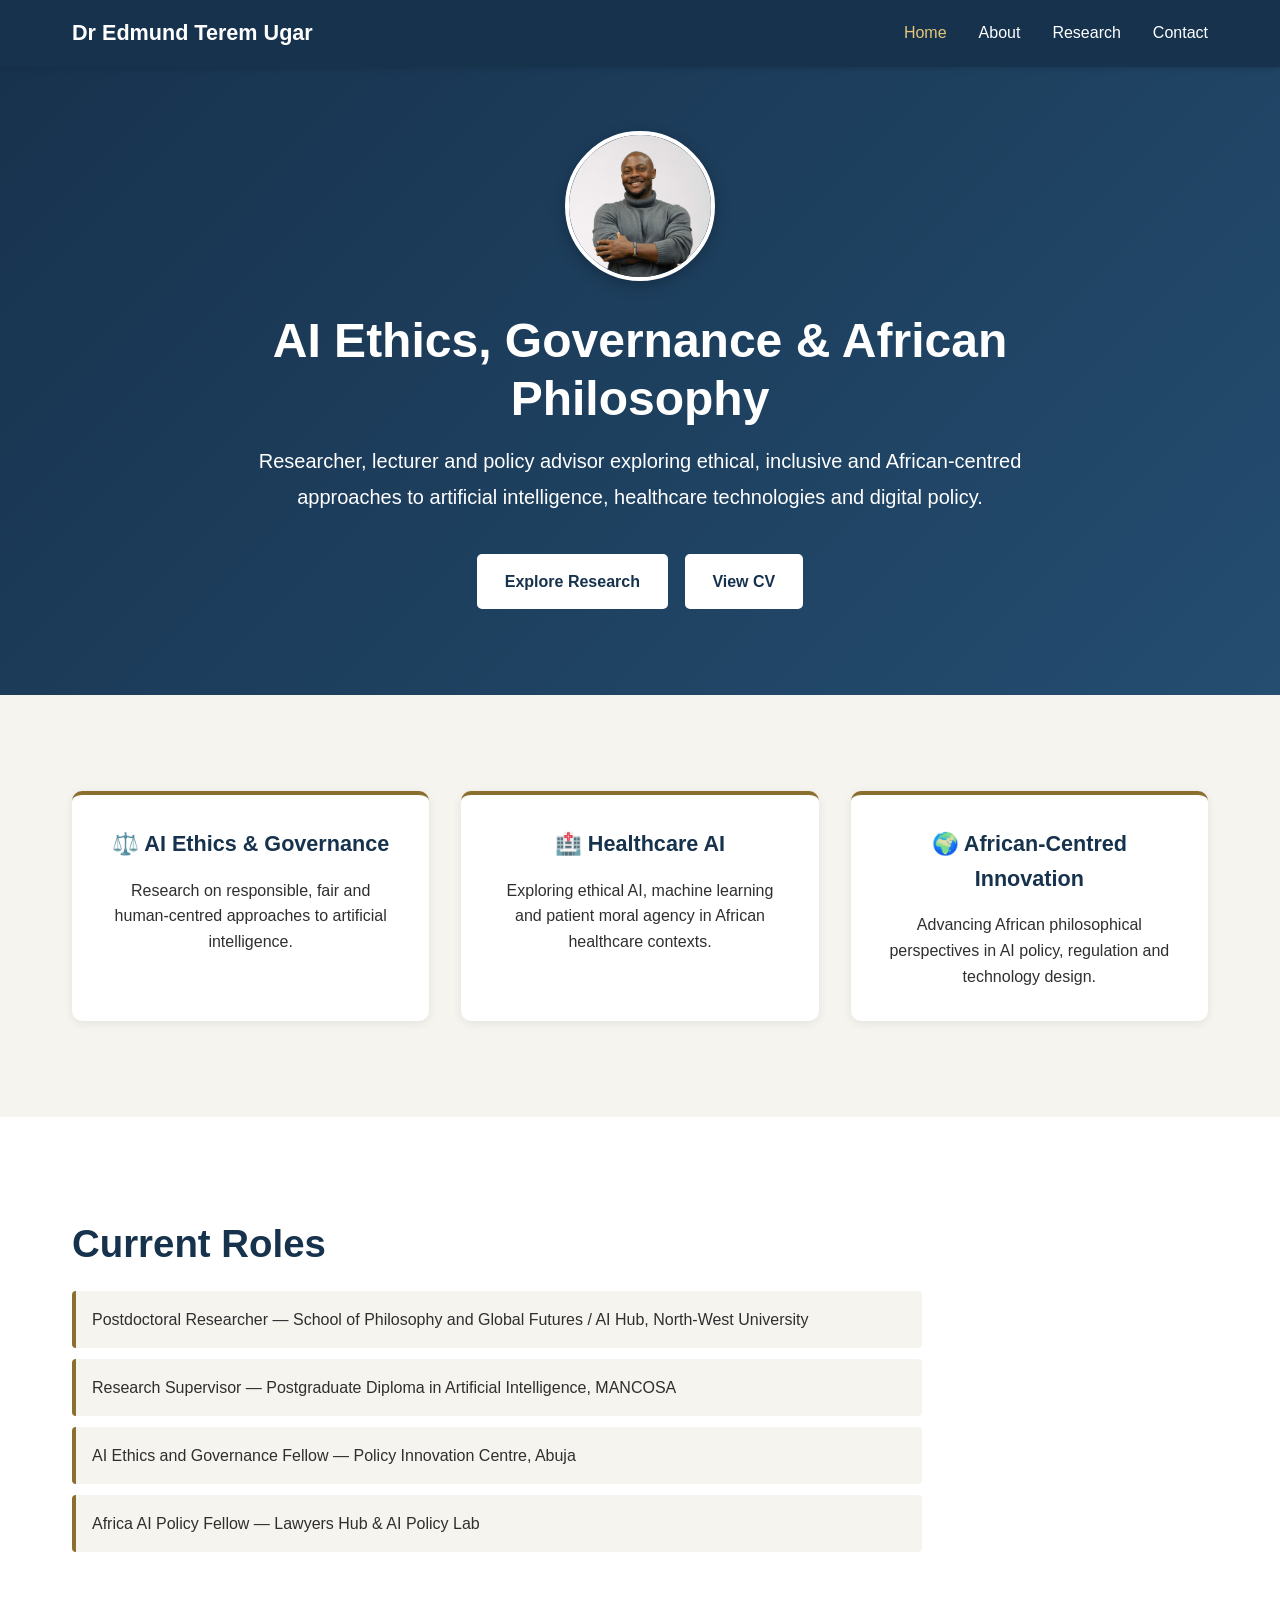
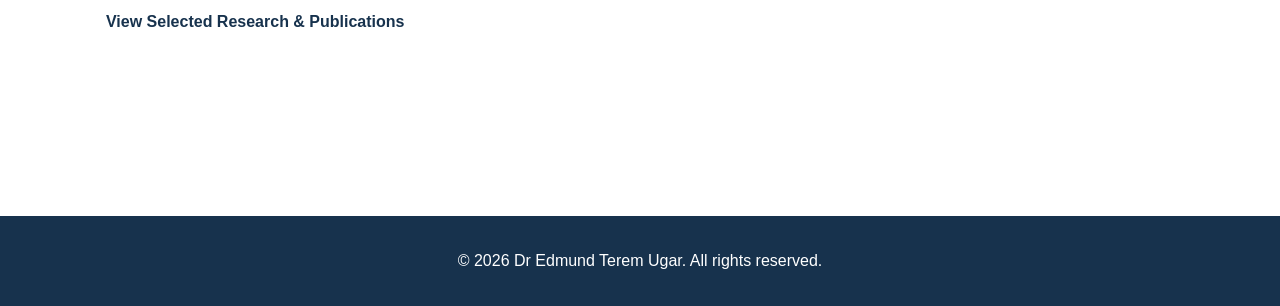
==== index.html @ ee8a0526 "Add files via upload" ====
<!DOCTYPE html>
<html lang="en">
<head>
    <meta charset="UTF-8">
    <meta name="viewport" content="width=device-width, initial-scale=1.0">
    <title>Dr Edmund Terem Ugar | AI Ethics & Governance</title>
    <link rel="stylesheet" href="styles.css">
</head>
<body>

    <nav class="navbar">
        <div class="nav-container">
            <h1 class="logo">Dr Edmund Terem Ugar</h1>

            <ul class="nav-menu">
                <li><a href="index.html" class="active">Home</a></li>
                <li><a href="about.html">About</a></li>
                <li><a href="portfolio.html">Research</a></li>
                <li><a href="contact.html">Contact</a></li>
            </ul>
        </div>
    </nav>

    <main>

        <section class="hero">
            <div class="hero-content">

                <img 
                    src="assets/edmund-photo.jpeg" 
                    alt="Dr Edmund Terem Ugar"
                    class="profile-photo"
                >

                <h2>AI Ethics, Governance & African Philosophy</h2>

                <p>
                    Researcher, lecturer and policy advisor exploring ethical, inclusive
                    and African-centred approaches to artificial intelligence,
                    healthcare technologies and digital policy.
                </p>

                <a href="about.html" class="btn">Explore Research</a>

                <a href="assets/cv.pdf" class="btn" target="_blank">
                    View CV
                </a>

            </div>
        </section>

        <section class="features">
            <div class="container">

                <div class="feature-box">
                    <h3>⚖️ AI Ethics & Governance</h3>
                    <p>
                        Research on responsible, fair and human-centred
                        approaches to artificial intelligence.
                    </p>
                </div>

                <div class="feature-box">
                    <h3>🏥 Healthcare AI</h3>
                    <p>
                        Exploring ethical AI, machine learning and patient moral agency
                        in African healthcare contexts.
                    </p>
                </div>

                <div class="feature-box">
                    <h3>🌍 African-Centred Innovation</h3>
                    <p>
                        Advancing African philosophical perspectives in AI policy,
                        regulation and technology design.
                    </p>
                </div>

            </div>
        </section>

        <section class="content-section">
            <div class="container">

                <h2>Current Roles</h2>

                <div class="about-content">
                    <div class="about-text">
                        <ul class="skills-list">
                            <li>
                                Postdoctoral Researcher — School of Philosophy and Global Futures /
                                AI Hub, North-West University
                            </li>
                            <li>
                                Research Supervisor — Postgraduate Diploma in Artificial Intelligence,
                                MANCOSA
                            </li>
                            <li>
                                AI Ethics and Governance Fellow — Policy Innovation Centre, Abuja
                            </li>
                            <li>
                                Africa AI Policy Fellow — Lawyers Hub & AI Policy Lab
                            </li>
                        </ul>
                    </div>
                </div>

                <br>

                <a href="portfolio.html" class="btn">
                    View Selected Research & Publications
                </a>

            </div>
        </section>

    </main>

    <footer>
        <p>&copy; 2026 Dr Edmund Terem Ugar. All rights reserved.</p>
    </footer>

</body>
</html>
---- styles.css ----
/* ===========================
   BASIC RESET & VARIABLES
   =========================== */

* {
    margin: 0;
    padding: 0;
    box-sizing: border-box;
}

:root {
    --primary-color: #8b6f2e;
    --secondary-color: #17324d;
    --text-color: #2f2f2f;
    --light-bg: #f6f4ef;
    --white: #ffffff;
    --border-color: #d8d2c4;
    --hover-color: #6f571f;
}

body {
    font-family: Arial, sans-serif;
    line-height: 1.6;
    color: var(--text-color);
    background-color: var(--white);
}

/* ===========================
   NAVIGATION BAR
   =========================== */

.navbar {
    background-color: var(--secondary-color);
    color: var(--white);
    padding: 1rem 0;
    position: sticky;
    top: 0;
    z-index: 100;
    box-shadow: 0 2px 5px rgba(0, 0, 0, 0.12);
}

.nav-container {
    max-width: 1200px;
    margin: 0 auto;
    padding: 0 2rem;
    display: flex;
    justify-content: space-between;
    align-items: center;
}

.logo {
    font-size: 1.35rem;
    font-weight: bold;
}

.nav-menu {
    display: flex;
    list-style: none;
    gap: 2rem;
}

.nav-menu a {
    color: var(--white);
    text-decoration: none;
    transition: color 0.3s;
    font-weight: 500;
}

.nav-menu a:hover,
.nav-menu a.active {
    color: #e5c87a;
}

/* ===========================
   MAIN CONTENT
   =========================== */

main {
    min-height: calc(100vh - 200px);
}

.container {
    max-width: 1200px;
    margin: 0 auto;
    padding: 2rem;
}

/* ===========================
   HERO SECTION
   =========================== */

.hero {
    background: linear-gradient(135deg, var(--secondary-color), #244d70);
    color: var(--white);
    padding: 4rem 2rem 5rem;
    text-align: center;
}

.hero-content {
    max-width: 850px;
    margin: 0 auto;
}

.hero-content h2 {
    font-size: 3rem;
    margin-bottom: 1rem;
    line-height: 1.2;
}

.hero-content p {
    font-size: 1.25rem;
    margin-bottom: 2rem;
    line-height: 1.8;
}

/* ===========================
   PROFILE PHOTO
   =========================== */

.profile-photo {
    width: 150px;
    height: 150px;
    object-fit: cover;
    border-radius: 50%;
    border: 4px solid #ffffff;
    margin-bottom: 1.5rem;
    box-shadow: 0 4px 15px rgba(0, 0, 0, 0.25);
}

/* ===========================
   BUTTONS
   =========================== */

.btn {
    display: inline-block;
    background-color: var(--white);
    color: var(--secondary-color);
    padding: 0.8rem 1.6rem;
    text-decoration: none;
    border-radius: 5px;
    font-weight: bold;
    transition: all 0.3s;
    border: 2px solid var(--white);
    margin: 0.4rem;
}

.btn:hover {
    background-color: transparent;
    color: var(--white);
}

.btn-small {
    display: inline-block;
    background-color: var(--primary-color);
    color: var(--white);
    padding: 0.55rem 1.2rem;
    text-decoration: none;
    border-radius: 5px;
    transition: background-color 0.3s;
    font-size: 0.9rem;
}

.btn-small:hover {
    background-color: var(--hover-color);
}

/* ===========================
   FEATURES / RESEARCH FOCUS
   =========================== */

.features {
    background-color: var(--light-bg);
    padding: 4rem 2rem;
}

.features .container {
    display: grid;
    grid-template-columns: repeat(auto-fit, minmax(250px, 1fr));
    gap: 2rem;
}

.feature-box {
    background-color: var(--white);
    padding: 2rem;
    border-radius: 10px;
    text-align: center;
    box-shadow: 0 2px 10px rgba(0, 0, 0, 0.08);
    transition: transform 0.3s;
    border-top: 4px solid var(--primary-color);
}

.feature-box:hover {
    transform: translateY(-5px);
}

.feature-box h3 {
    font-size: 1.35rem;
    margin-bottom: 1rem;
    color: var(--secondary-color);
}

/* ===========================
   CONTENT SECTIONS
   =========================== */

.content-section {
    padding: 4rem 2rem;
}

.content-section h2 {
    font-size: 2.4rem;
    color: var(--secondary-color);
    margin-bottom: 1rem;
}

.subtitle {
    font-size: 1.15rem;
    color: #666;
    margin-bottom: 2.5rem;
}

/* ===========================
   ABOUT PAGE
   =========================== */

.about-content {
    max-width: 850px;
}

.about-text h3 {
    color: var(--secondary-color);
    margin-top: 2rem;
    margin-bottom: 1rem;
    font-size: 1.35rem;
}

.about-text p {
    margin-bottom: 1rem;
    font-size: 1.05rem;
    line-height: 1.8;
}

.skills-list {
    list-style: none;
    padding: 0;
}

.skills-list li {
    background-color: var(--light-bg);
    padding: 1rem;
    margin-bottom: 0.65rem;
    border-left: 4px solid var(--primary-color);
    border-radius: 4px;
}

/* ===========================
   RESEARCH / PUBLICATIONS PAGE
   =========================== */

.portfolio-grid {
    display: grid;
    grid-template-columns: repeat(auto-fit, minmax(280px, 1fr));
    gap: 2rem;
    margin-top: 2rem;
}

.portfolio-item {
    background-color: var(--white);
    border-radius: 10px;
    overflow: hidden;
    box-shadow: 0 2px 10px rgba(0, 0, 0, 0.1);
    transition: transform 0.3s, box-shadow 0.3s;
}

.portfolio-item:hover {
    transform: translateY(-5px);
    box-shadow: 0 5px 20px rgba(0, 0, 0, 0.15);
}

.portfolio-image {
    width: 100%;
    height: 145px;
    background: linear-gradient(135deg, var(--secondary-color), #244d70);
    display: flex;
    align-items: center;
    justify-content: center;
}

.placeholder-image {
    font-size: 1.5rem;
    color: var(--white);
    font-weight: bold;
    letter-spacing: 0.08em;
}

.portfolio-item h3 {
    padding: 1rem 1rem 0.5rem;
    color: var(--secondary-color);
    line-height: 1.35;
}

.portfolio-item p {
    padding: 0 1rem 1rem;
    color: #555;
}

.portfolio-item .btn-small {
    margin: 0 1rem 1.2rem;
}

/* ===========================
   CONTACT PAGE
   =========================== */

.contact-container {
    display: grid;
    grid-template-columns: repeat(auto-fit, minmax(300px, 1fr));
    gap: 3rem;
    margin-top: 2rem;
}

.contact-info {
    background-color: var(--light-bg);
    padding: 2rem;
    border-radius: 10px;
    border-left: 4px solid var(--primary-color);
}

.contact-info h3 {
    color: var(--secondary-color);
    margin-bottom: 1.5rem;
}

.info-item {
    margin-bottom: 1.5rem;
}

.info-item strong {
    display: block;
    color: var(--secondary-color);
    margin-bottom: 0.3rem;
}

.info-item a {
    color: var(--primary-color);
    text-decoration: none;
    font-weight: 500;
}

.info-item a:hover {
    text-decoration: underline;
}

/* ===========================
   FOOTER
   =========================== */

footer {
    background-color: var(--secondary-color);
    color: var(--white);
    text-align: center;
    padding: 2rem;
    margin-top: 4rem;
}

/* ===========================
   RESPONSIVE DESIGN
   =========================== */

@media (max-width: 768px) {
    .nav-container {
        flex-direction: column;
        gap: 1rem;
        padding: 0 1rem;
    }

    .nav-menu {
        gap: 1rem;
        flex-wrap: wrap;
        justify-content: center;
    }

    .hero {
        padding: 3.5rem 1.5rem 4rem;
    }

    .hero-content h2 {
        font-size: 2rem;
    }

    .hero-content p {
        font-size: 1.05rem;
    }

    .profile-photo {
        width: 125px;
        height: 125px;
    }

    .content-section {
        padding: 3rem 1rem;
    }

    .content-section h2 {
        font-size: 2rem;
    }

    .container {
        padding: 1.5rem;
    }
}
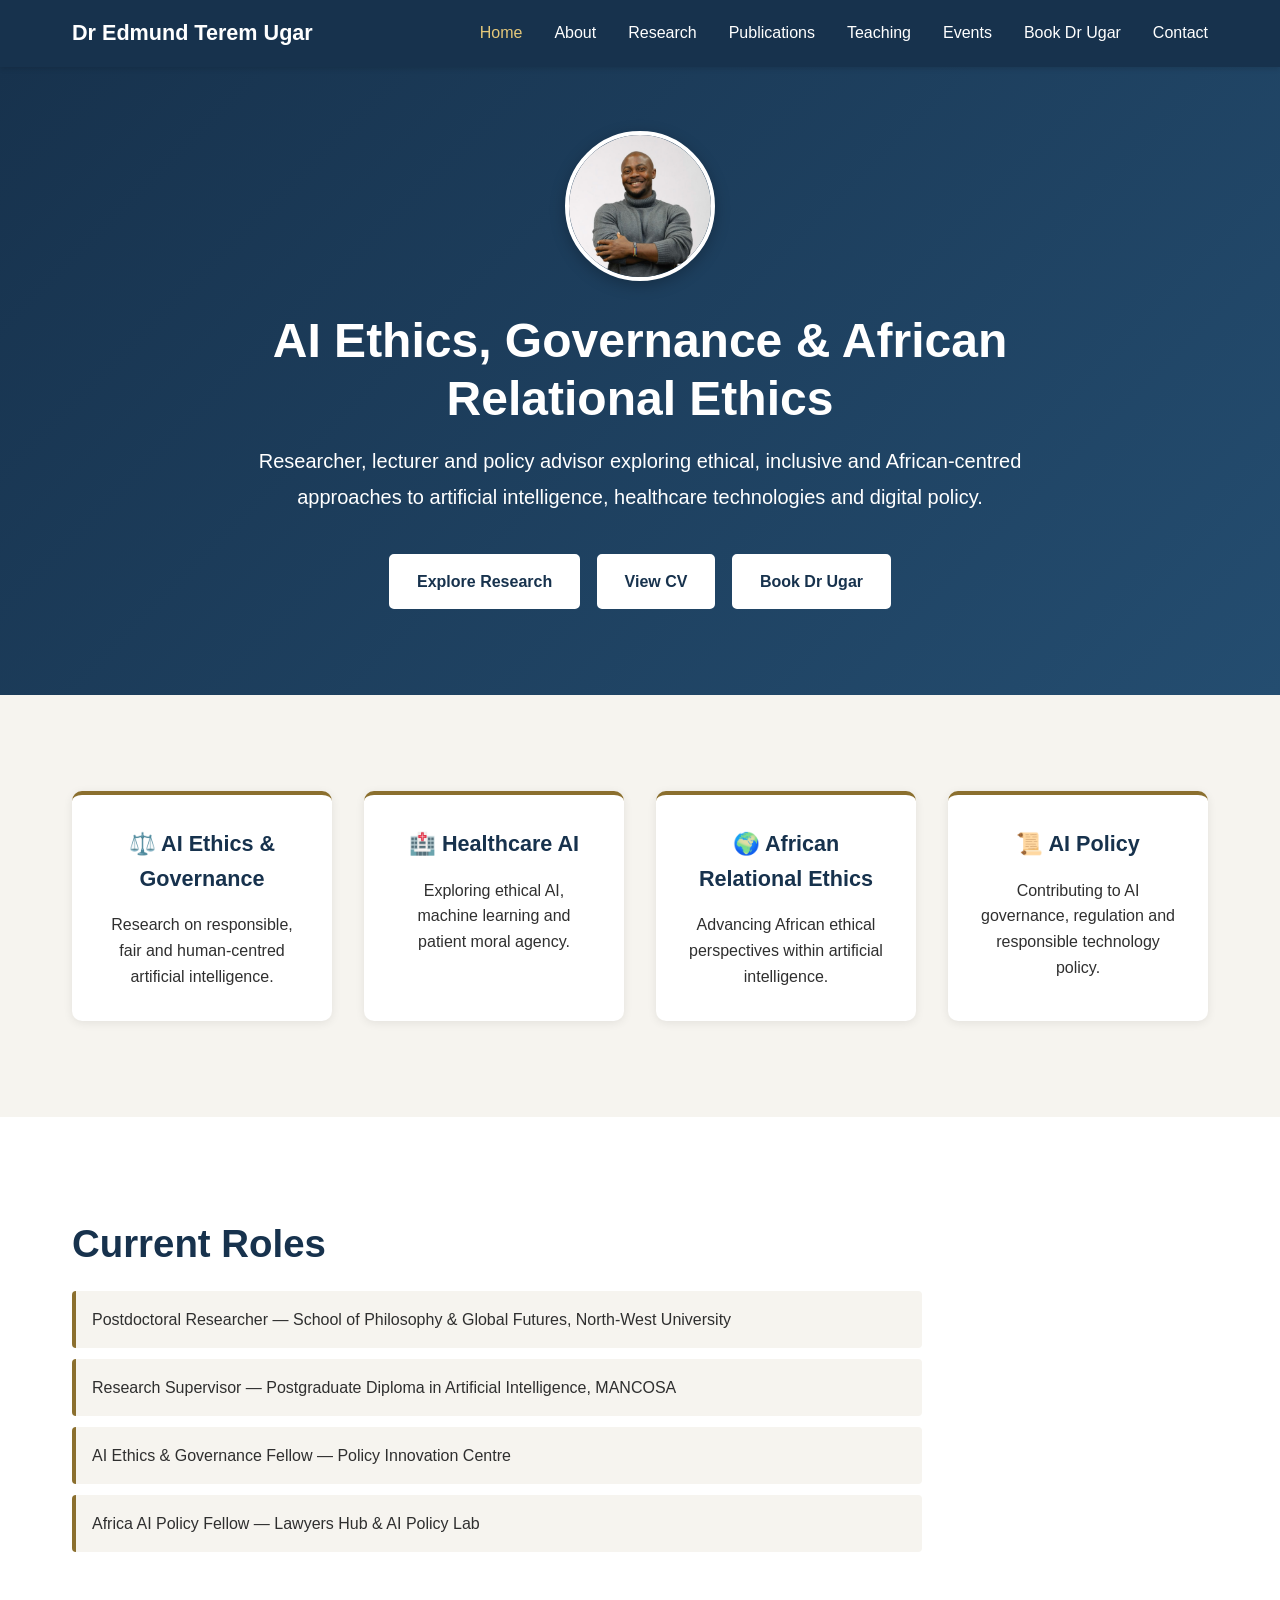
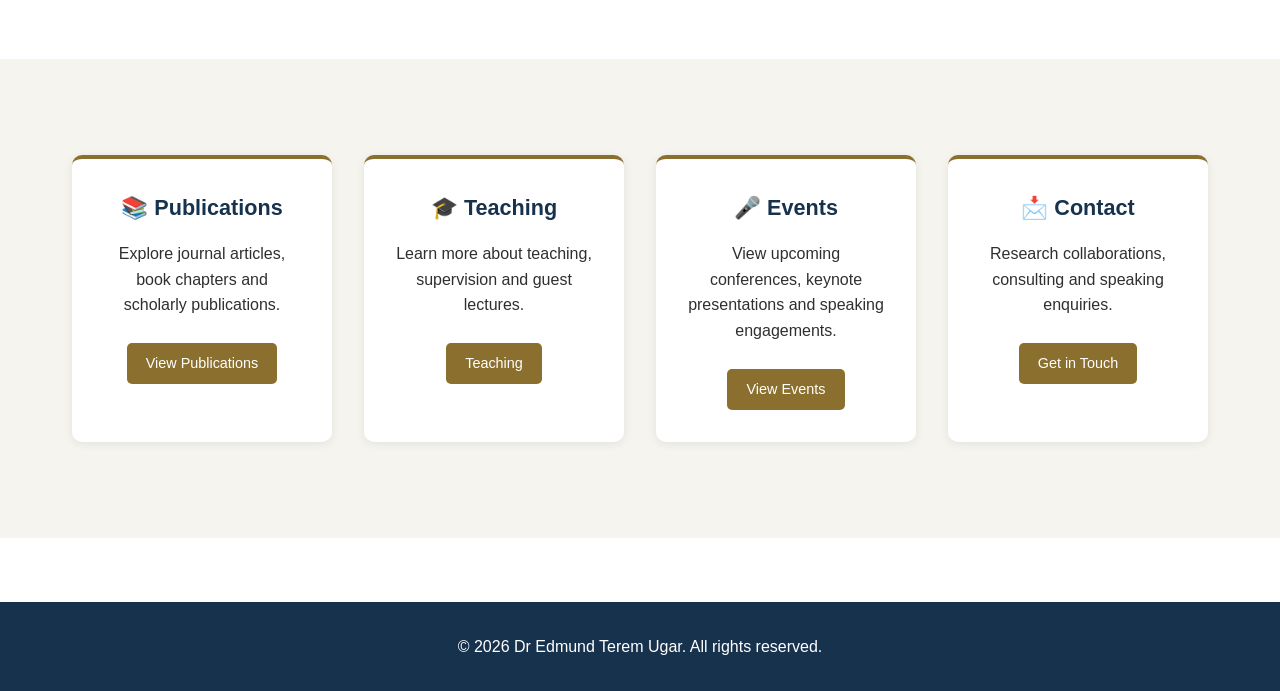
==== commit 545c7e8b: "Update index.html" ====
--- a/index.html
+++ b/index.html
@@ -6,119 +6,289 @@
     <title>Dr Edmund Terem Ugar | AI Ethics & Governance</title>
     <link rel="stylesheet" href="styles.css">
 </head>
+
 <body>
 
+    <!-- Navigation -->
+
     <nav class="navbar">
+
         <div class="nav-container">
+
             <h1 class="logo">Dr Edmund Terem Ugar</h1>
 
             <ul class="nav-menu">
                 <li><a href="index.html" class="active">Home</a></li>
                 <li><a href="about.html">About</a></li>
-                <li><a href="portfolio.html">Research</a></li>
+                <li><a href="research.html">Research</a></li>
+                <li><a href="publications.html">Publications</a></li>
+                <li><a href="teaching.html">Teaching</a></li>
+                <li><a href="events.html">Events</a></li>
+                <li><a href="booking.html">Book Dr Ugar</a></li>
                 <li><a href="contact.html">Contact</a></li>
             </ul>
+
         </div>
+
     </nav>
 
     <main>
 
+        <!-- Hero -->
+
         <section class="hero">
+
             <div class="hero-content">
 
-                <img 
-                    src="assets/edmund-photo.jpeg" 
+                <img
+                    src="assets/edmund-photo.jpeg"
                     alt="Dr Edmund Terem Ugar"
-                    class="profile-photo"
-                >
-
-                <h2>AI Ethics, Governance & African Philosophy</h2>
+                    class="profile-photo">
+
+                <h2>AI Ethics, Governance & African Relational Ethics</h2>
 
                 <p>
-                    Researcher, lecturer and policy advisor exploring ethical, inclusive
-                    and African-centred approaches to artificial intelligence,
-                    healthcare technologies and digital policy.
+                    Researcher, lecturer and policy advisor exploring ethical,
+                    inclusive and African-centred approaches to artificial
+                    intelligence, healthcare technologies and digital policy.
                 </p>
 
-                <a href="about.html" class="btn">Explore Research</a>
-
-                <a href="assets/cv.pdf" class="btn" target="_blank">
+                <a href="research.html" class="btn">
+                    Explore Research
+                </a>
+
+                <a href="assets/cv.pdf"
+                   class="btn"
+                   target="_blank">
+
                     View CV
+
                 </a>
 
-            </div>
-        </section>
+                <a href="booking.html"
+                   class="btn">
+
+                    Book Dr Ugar
+
+                </a>
+
+            </div>
+
+        </section>
+
+        <!-- Research Areas -->
 
         <section class="features">
+
             <div class="container">
 
                 <div class="feature-box">
+
                     <h3>⚖️ AI Ethics & Governance</h3>
-                    <p>
-                        Research on responsible, fair and human-centred
-                        approaches to artificial intelligence.
-                    </p>
-                </div>
-
-                <div class="feature-box">
+
+                    <p>
+                        Research on responsible,
+                        fair and human-centred
+                        artificial intelligence.
+                    </p>
+
+                </div>
+
+                <div class="feature-box">
+
                     <h3>🏥 Healthcare AI</h3>
-                    <p>
-                        Exploring ethical AI, machine learning and patient moral agency
-                        in African healthcare contexts.
-                    </p>
-                </div>
-
-                <div class="feature-box">
-                    <h3>🌍 African-Centred Innovation</h3>
-                    <p>
-                        Advancing African philosophical perspectives in AI policy,
-                        regulation and technology design.
-                    </p>
-                </div>
-
-            </div>
-        </section>
+
+                    <p>
+                        Exploring ethical AI,
+                        machine learning and
+                        patient moral agency.
+                    </p>
+
+                </div>
+
+                <div class="feature-box">
+
+                    <h3>🌍 African Relational Ethics</h3>
+
+                    <p>
+                        Advancing African ethical
+                        perspectives within
+                        artificial intelligence.
+                    </p>
+
+                </div>
+
+                <div class="feature-box">
+
+                    <h3>📜 AI Policy</h3>
+
+                    <p>
+                        Contributing to AI governance,
+                        regulation and responsible
+                        technology policy.
+                    </p>
+
+                </div>
+
+            </div>
+
+        </section>
+
+        <!-- Current Roles -->
 
         <section class="content-section">
+
             <div class="container">
 
                 <h2>Current Roles</h2>
 
                 <div class="about-content">
+
                     <div class="about-text">
+
                         <ul class="skills-list">
-                            <li>
-                                Postdoctoral Researcher — School of Philosophy and Global Futures /
-                                AI Hub, North-West University
-                            </li>
-                            <li>
-                                Research Supervisor — Postgraduate Diploma in Artificial Intelligence,
+
+                            <li>
+                                Postdoctoral Researcher —
+                                School of Philosophy &
+                                Global Futures,
+                                North-West University
+                            </li>
+
+                            <li>
+                                Research Supervisor —
+                                Postgraduate Diploma in
+                                Artificial Intelligence,
                                 MANCOSA
                             </li>
-                            <li>
-                                AI Ethics and Governance Fellow — Policy Innovation Centre, Abuja
-                            </li>
-                            <li>
-                                Africa AI Policy Fellow — Lawyers Hub & AI Policy Lab
-                            </li>
+
+                            <li>
+                                AI Ethics &
+                                Governance Fellow —
+                                Policy Innovation Centre
+                            </li>
+
+                            <li>
+                                Africa AI Policy Fellow —
+                                Lawyers Hub &
+                                AI Policy Lab
+                            </li>
+
                         </ul>
+
                     </div>
-                </div>
-
-                <br>
-
-                <a href="portfolio.html" class="btn">
-                    View Selected Research & Publications
-                </a>
-
-            </div>
+
+                </div>
+
+            </div>
+
+        </section>
+
+        <!-- Quick Links -->
+
+        <section class="features">
+
+            <div class="container">
+
+                <div class="feature-box">
+
+                    <h3>📚 Publications</h3>
+
+                    <p>
+                        Explore journal articles,
+                        book chapters and scholarly
+                        publications.
+                    </p>
+
+                    <br>
+
+                    <a href="publications.html"
+                       class="btn-small">
+
+                        View Publications
+
+                    </a>
+
+                </div>
+
+                <div class="feature-box">
+
+                    <h3>🎓 Teaching</h3>
+
+                    <p>
+                        Learn more about teaching,
+                        supervision and guest lectures.
+                    </p>
+
+                    <br>
+
+                    <a href="teaching.html"
+                       class="btn-small">
+
+                        Teaching
+
+                    </a>
+
+                </div>
+
+                <div class="feature-box">
+
+                    <h3>🎤 Events</h3>
+
+                    <p>
+                        View upcoming conferences,
+                        keynote presentations
+                        and speaking engagements.
+                    </p>
+
+                    <br>
+
+                    <a href="events.html"
+                       class="btn-small">
+
+                        View Events
+
+                    </a>
+
+                </div>
+
+                <div class="feature-box">
+
+                    <h3>📩 Contact</h3>
+
+                    <p>
+                        Research collaborations,
+                        consulting and speaking
+                        enquiries.
+                    </p>
+
+                    <br>
+
+                    <a href="contact.html"
+                       class="btn-small">
+
+                        Get in Touch
+
+                    </a>
+
+                </div>
+
+            </div>
+
         </section>
 
     </main>
 
+    <!-- Footer -->
+
     <footer>
-        <p>&copy; 2026 Dr Edmund Terem Ugar. All rights reserved.</p>
+
+        <p>
+            &copy; 2026 Dr Edmund Terem Ugar.
+            All rights reserved.
+        </p>
+
     </footer>
 
 </body>
-</html>+</html>
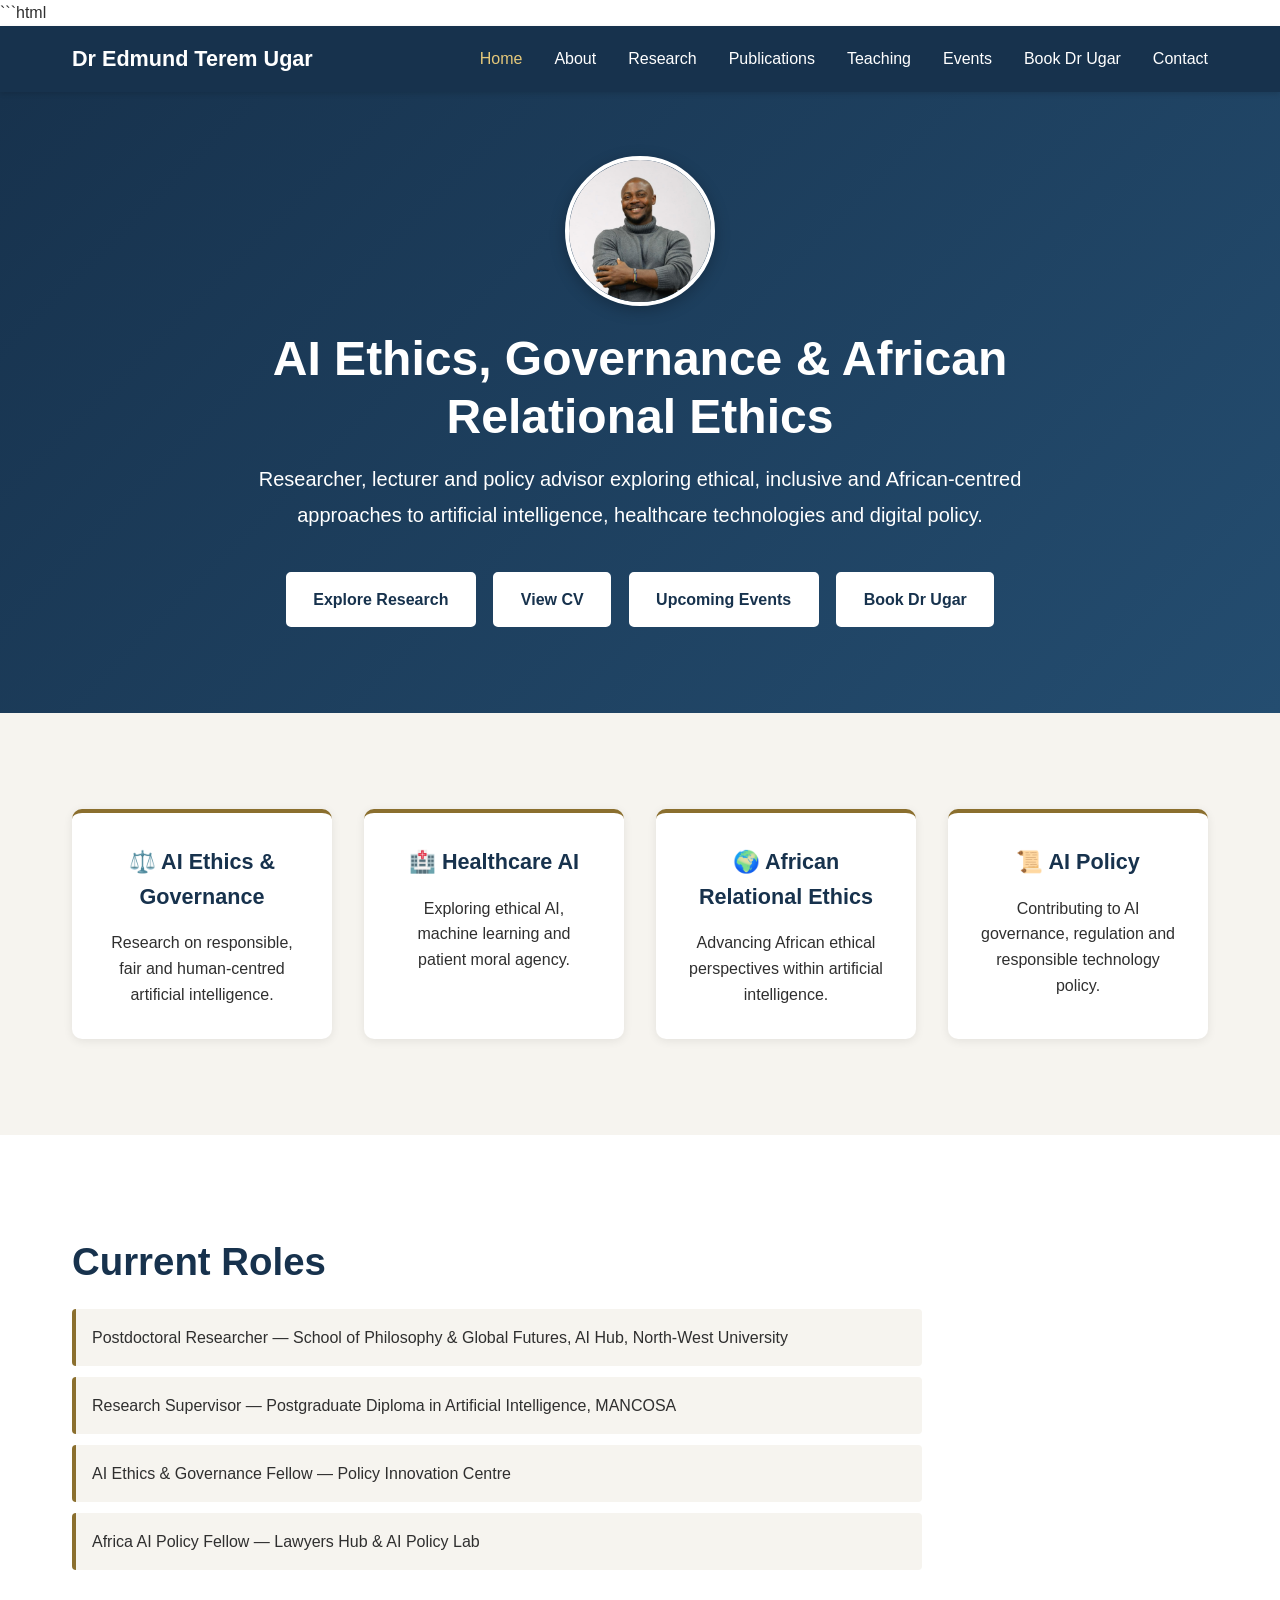
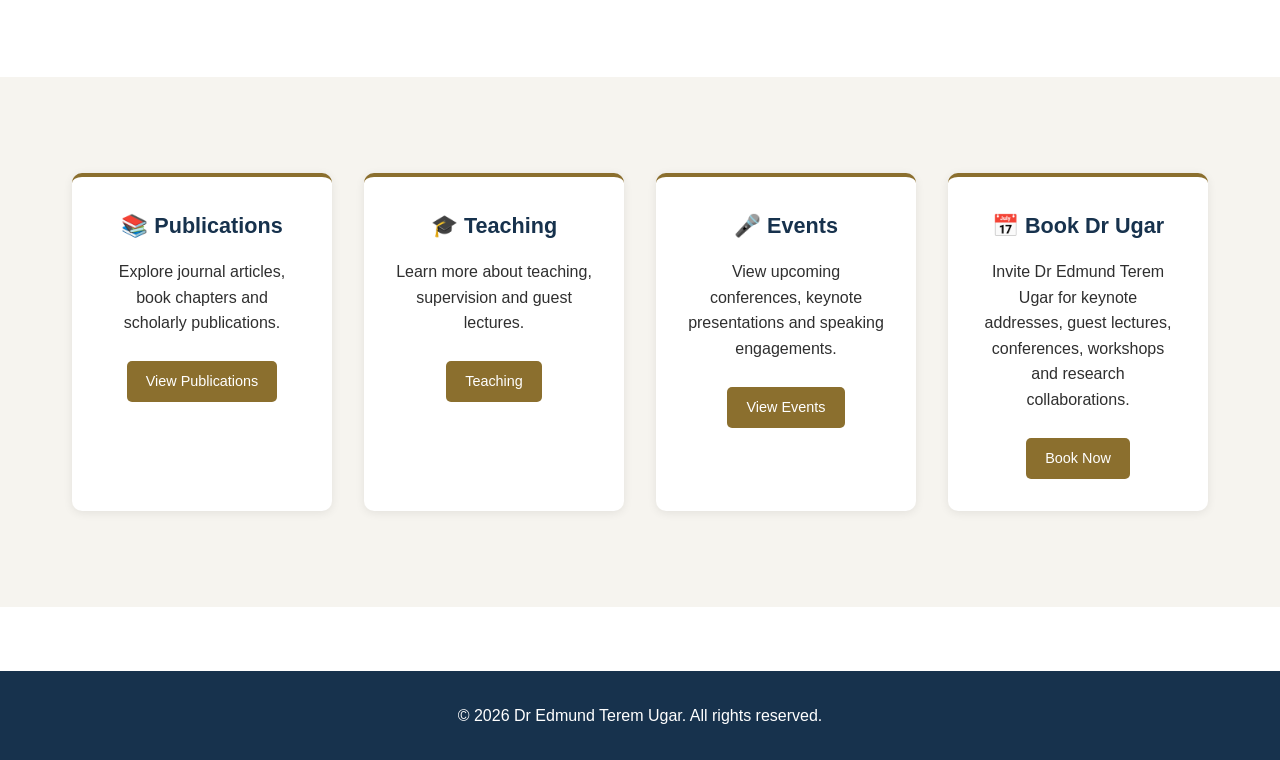
==== commit 7511730c: "Update index.html" ====
--- a/index.html
+++ b/index.html
@@ -1,3 +1,4 @@
+```html
 <!DOCTYPE html>
 <html lang="en">
 <head>
@@ -65,6 +66,13 @@
 
                 </a>
 
+                <a href="events.html"
+                   class="btn">
+
+                    Upcoming Events
+
+                </a>
+
                 <a href="booking.html"
                    class="btn">
 
@@ -152,7 +160,7 @@
                                 Postdoctoral Researcher —
                                 School of Philosophy &
                                 Global Futures,
-                                North-West University
+                                AI Hub, North-West University
                             </li>
 
                             <li>
@@ -254,20 +262,21 @@
 
                 <div class="feature-box">
 
-                    <h3>📩 Contact</h3>
-
-                    <p>
-                        Research collaborations,
-                        consulting and speaking
-                        enquiries.
+                    <h3>📅 Book Dr Ugar</h3>
+
+                    <p>
+                        Invite Dr Edmund Terem Ugar
+                        for keynote addresses,
+                        guest lectures, conferences,
+                        workshops and research collaborations.
                     </p>
 
                     <br>
 
-                    <a href="contact.html"
+                    <a href="booking.html"
                        class="btn-small">
 
-                        Get in Touch
+                        Book Now
 
                     </a>
 
@@ -292,3 +301,4 @@
 
 </body>
 </html>
+
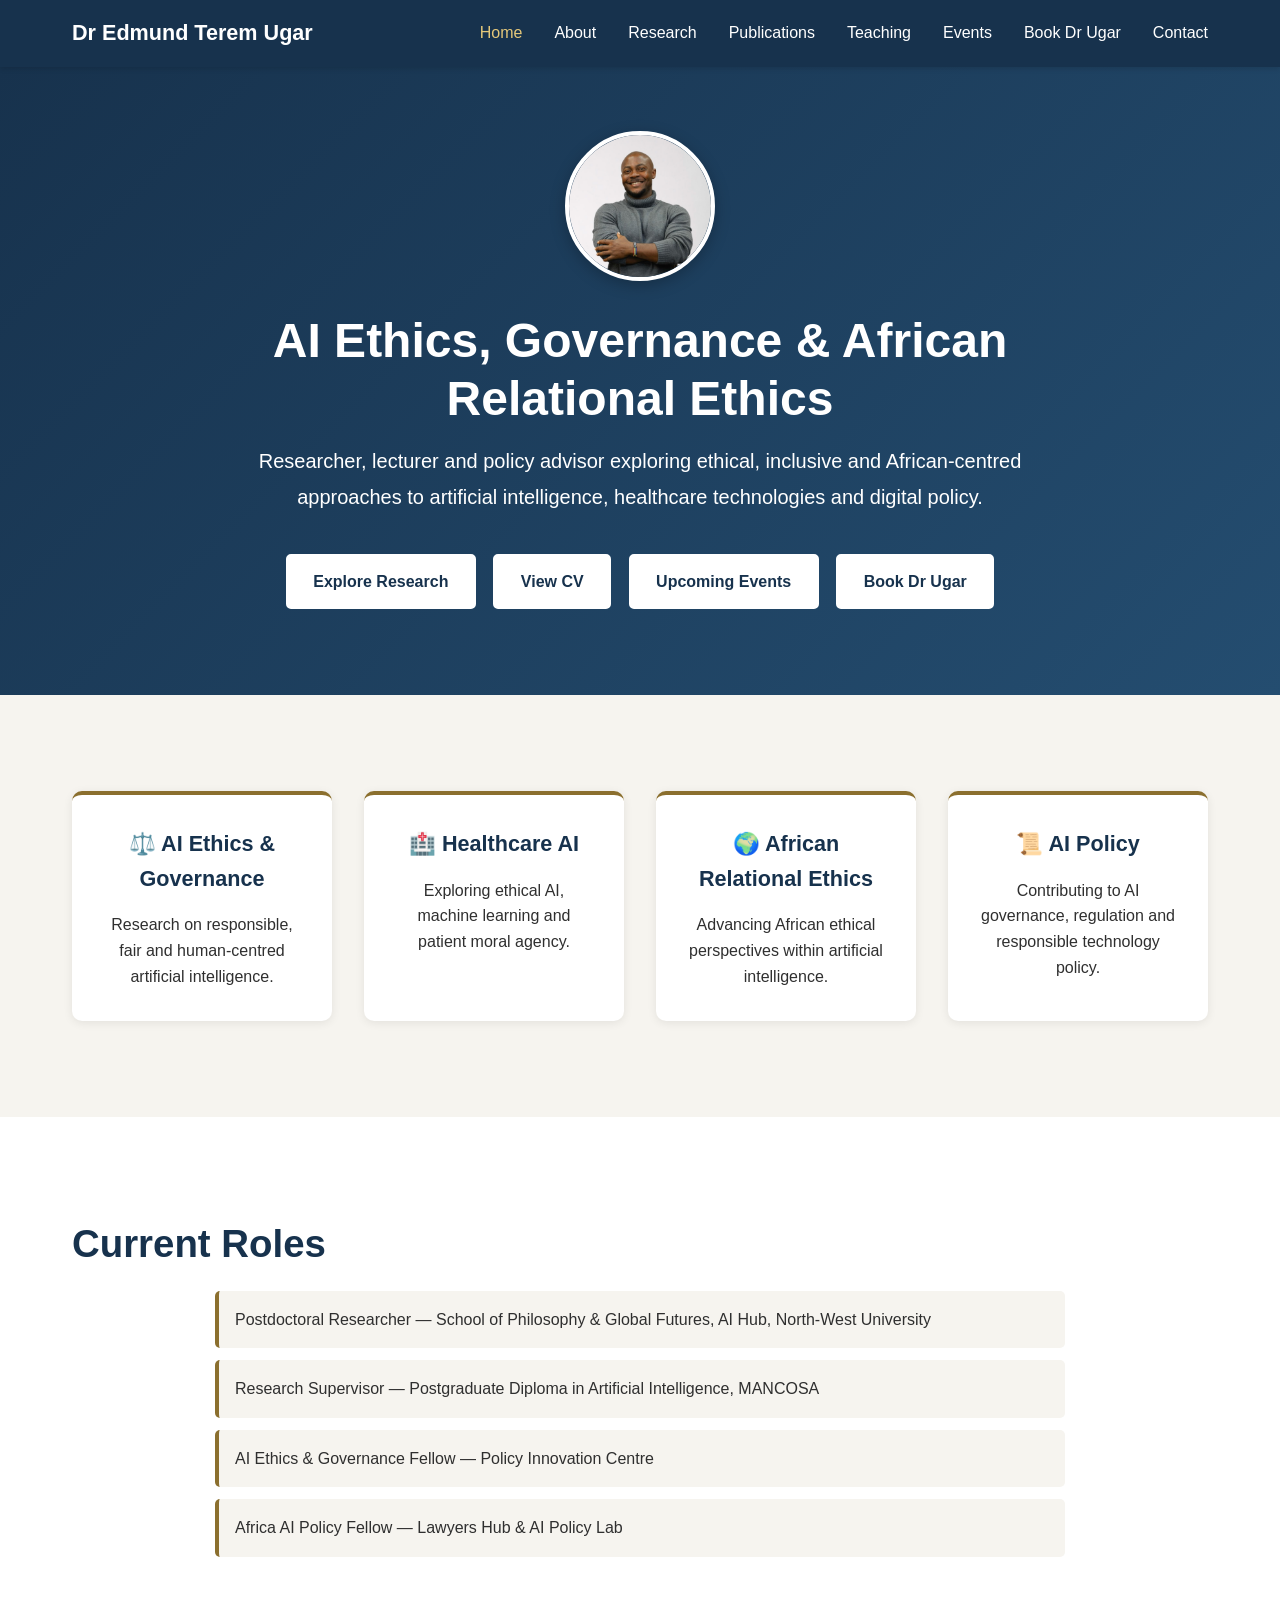
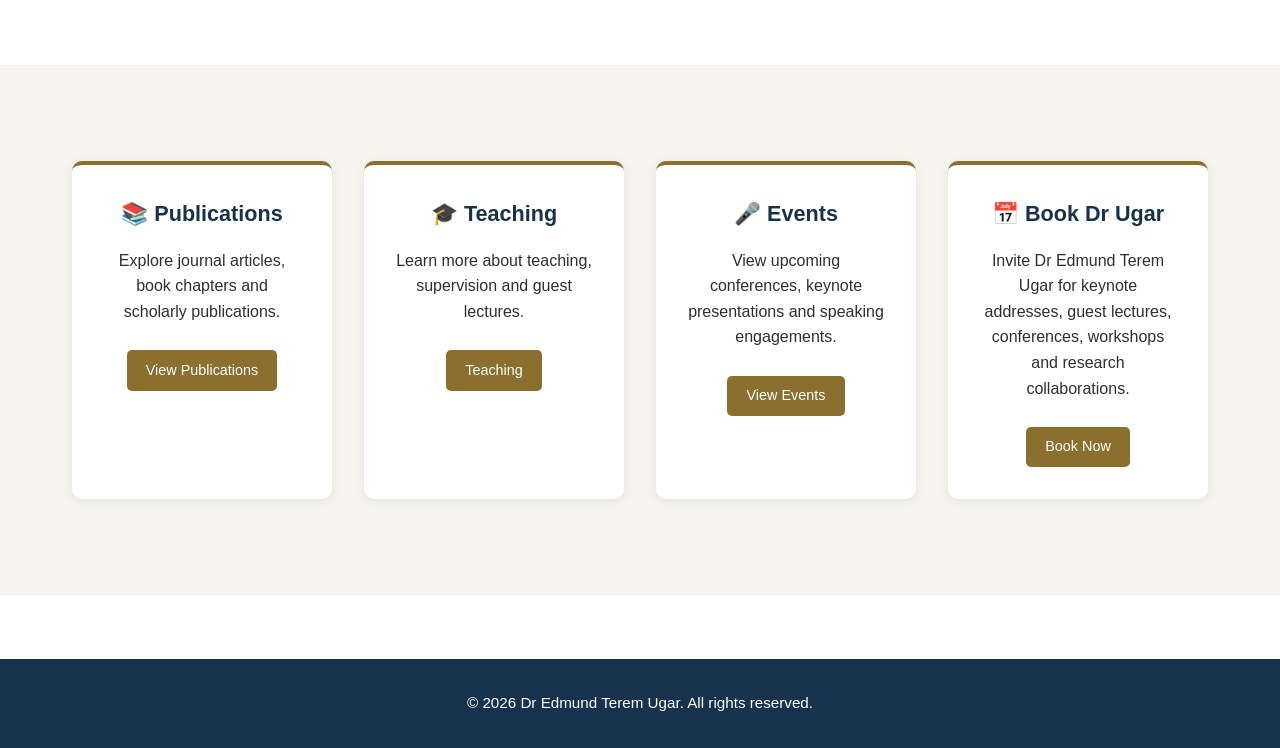
==== commit a3213e16: "Update index.html" ====
--- a/index.html
+++ b/index.html
@@ -1,4 +1,4 @@
-```html
+
 <!DOCTYPE html>
 <html lang="en">
 <head>
--- a/styles.css
+++ b/styles.css
@@ -36,7 +36,7 @@
     position: sticky;
     top: 0;
     z-index: 100;
-    box-shadow: 0 2px 5px rgba(0, 0, 0, 0.12);
+    box-shadow: 0 2px 5px rgba(0,0,0,0.12);
 }
 
 .nav-container {
@@ -62,7 +62,7 @@
 .nav-menu a {
     color: var(--white);
     text-decoration: none;
-    transition: color 0.3s;
+    transition: color .3s;
     font-weight: 500;
 }
 
@@ -90,7 +90,7 @@
    =========================== */
 
 .hero {
-    background: linear-gradient(135deg, var(--secondary-color), #244d70);
+    background: linear-gradient(135deg,var(--secondary-color),#244d70);
     color: var(--white);
     padding: 4rem 2rem 5rem;
     text-align: center;
@@ -124,7 +124,7 @@
     border-radius: 50%;
     border: 4px solid #ffffff;
     margin-bottom: 1.5rem;
-    box-shadow: 0 4px 15px rgba(0, 0, 0, 0.25);
+    box-shadow: 0 4px 15px rgba(0,0,0,.25);
 }
 
 /* ===========================
@@ -133,59 +133,59 @@
 
 .btn {
     display: inline-block;
-    background-color: var(--white);
-    color: var(--secondary-color);
-    padding: 0.8rem 1.6rem;
+    background: var(--white);
+    color: var(--secondary-color);
+    padding: .8rem 1.6rem;
     text-decoration: none;
     border-radius: 5px;
     font-weight: bold;
-    transition: all 0.3s;
+    transition: .3s;
     border: 2px solid var(--white);
-    margin: 0.4rem;
+    margin: .4rem;
 }
 
 .btn:hover {
-    background-color: transparent;
+    background: transparent;
     color: var(--white);
 }
 
 .btn-small {
     display: inline-block;
-    background-color: var(--primary-color);
+    background: var(--primary-color);
     color: var(--white);
-    padding: 0.55rem 1.2rem;
+    padding: .55rem 1.2rem;
     text-decoration: none;
     border-radius: 5px;
-    transition: background-color 0.3s;
-    font-size: 0.9rem;
+    transition: .3s;
+    font-size: .9rem;
 }
 
 .btn-small:hover {
-    background-color: var(--hover-color);
-}
-
-/* ===========================
-   FEATURES / RESEARCH FOCUS
+    background: var(--hover-color);
+}
+
+/* ===========================
+   FEATURES
    =========================== */
 
 .features {
-    background-color: var(--light-bg);
+    background: var(--light-bg);
     padding: 4rem 2rem;
 }
 
 .features .container {
     display: grid;
-    grid-template-columns: repeat(auto-fit, minmax(250px, 1fr));
+    grid-template-columns: repeat(auto-fit,minmax(250px,1fr));
     gap: 2rem;
 }
 
 .feature-box {
-    background-color: var(--white);
+    background: var(--white);
     padding: 2rem;
     border-radius: 10px;
     text-align: center;
-    box-shadow: 0 2px 10px rgba(0, 0, 0, 0.08);
-    transition: transform 0.3s;
+    box-shadow: 0 2px 10px rgba(0,0,0,.08);
+    transition: .3s;
     border-top: 4px solid var(--primary-color);
 }
 
@@ -194,9 +194,9 @@
 }
 
 .feature-box h3 {
+    color: var(--secondary-color);
+    margin-bottom: 1rem;
     font-size: 1.35rem;
-    margin-bottom: 1rem;
-    color: var(--secondary-color);
 }
 
 /* ===========================
@@ -225,6 +225,7 @@
 
 .about-content {
     max-width: 850px;
+    margin: 0 auto;
 }
 
 .about-text h3 {
@@ -243,18 +244,19 @@
 .skills-list {
     list-style: none;
     padding: 0;
+    margin-top: 1rem;
 }
 
 .skills-list li {
     background-color: var(--light-bg);
     padding: 1rem;
-    margin-bottom: 0.65rem;
+    margin-bottom: 0.75rem;
     border-left: 4px solid var(--primary-color);
-    border-radius: 4px;
-}
-
-/* ===========================
-   RESEARCH / PUBLICATIONS PAGE
+    border-radius: 5px;
+}
+
+/* ===========================
+   RESEARCH / TEACHING / EVENTS
    =========================== */
 
 .portfolio-grid {
@@ -265,47 +267,182 @@
 }
 
 .portfolio-item {
-    background-color: var(--white);
+    background: var(--white);
     border-radius: 10px;
+    box-shadow: 0 2px 10px rgba(0,0,0,0.08);
+    transition: all 0.3s ease;
     overflow: hidden;
-    box-shadow: 0 2px 10px rgba(0, 0, 0, 0.1);
-    transition: transform 0.3s, box-shadow 0.3s;
+    padding: 2rem;
 }
 
 .portfolio-item:hover {
-    transform: translateY(-5px);
-    box-shadow: 0 5px 20px rgba(0, 0, 0, 0.15);
-}
-
-.portfolio-image {
+    transform: translateY(-6px);
+    box-shadow: 0 8px 20px rgba(0,0,0,0.12);
+}
+
+.portfolio-item h3 {
+    color: var(--secondary-color);
+    margin-bottom: 1rem;
+    line-height: 1.4;
+}
+
+.portfolio-item h4 {
+    color: var(--secondary-color);
+    margin-bottom: 0.8rem;
+}
+
+.portfolio-item p {
+    color: #555;
+    margin-bottom: 1rem;
+    line-height: 1.7;
+}
+
+.portfolio-item ul {
+    margin-top: 1rem;
+    padding-left: 1.2rem;
+}
+
+.portfolio-item ul li {
+    margin-bottom: .7rem;
+}
+
+.portfolio-item .btn-small,
+.portfolio-item .btn {
+    margin-top: 1rem;
+}
+
+/* ===========================
+   PUBLICATIONS
+   =========================== */
+
+.publication-year {
+    margin-bottom: 3rem;
+}
+
+.publication-year h3 {
+    color: var(--secondary-color);
+    font-size: 1.8rem;
+    border-left: 5px solid var(--primary-color);
+    padding-left: 1rem;
+    margin-bottom: 1.5rem;
+}
+
+.publication {
+    background: var(--white);
+    padding: 2rem;
+    border-radius: 10px;
+    box-shadow: 0 2px 10px rgba(0,0,0,0.08);
+    margin-bottom: 2rem;
+}
+
+.publication h4 {
+    color: var(--secondary-color);
+    margin-bottom: .8rem;
+    font-size: 1.25rem;
+}
+
+.publication p {
+    margin-bottom: 1rem;
+    color: #555;
+}
+
+.publication .btn-small {
+    margin-top: .5rem;
+}
+
+/* ===========================
+   BOOKING PAGE
+   =========================== */
+
+.booking-container {
+    display: grid;
+    grid-template-columns: 1fr 2fr;
+    gap: 3rem;
+    margin-top: 2rem;
+}
+
+.booking-info {
+    background: var(--light-bg);
+    padding: 2rem;
+    border-radius: 10px;
+    border-left: 4px solid var(--primary-color);
+}
+
+.booking-info h3 {
+    color: var(--secondary-color);
+    margin-bottom: 1rem;
+}
+
+.booking-info ul {
+    list-style: none;
+    padding: 0;
+}
+
+.booking-info ul li {
+    margin-bottom: .9rem;
+}
+
+.booking-info a {
+    color: var(--primary-color);
+    text-decoration: none;
+}
+
+.booking-info a:hover {
+    text-decoration: underline;
+}
+
+.booking-form {
+    background: var(--white);
+    padding: 2rem;
+    border-radius: 10px;
+    box-shadow: 0 2px 12px rgba(0,0,0,.08);
+}
+
+.booking-form h3 {
+    color: var(--secondary-color);
+    margin-bottom: 1.5rem;
+}
+
+.booking-form label {
+    display: block;
+    margin-top: 1rem;
+    margin-bottom: .5rem;
+    color: var(--secondary-color);
+    font-weight: bold;
+}
+
+.booking-form input,
+.booking-form select,
+.booking-form textarea {
     width: 100%;
-    height: 145px;
-    background: linear-gradient(135deg, var(--secondary-color), #244d70);
-    display: flex;
-    align-items: center;
-    justify-content: center;
-}
-
-.placeholder-image {
-    font-size: 1.5rem;
+    padding: .85rem;
+    border: 1px solid var(--border-color);
+    border-radius: 5px;
+    font-size: 1rem;
+    font-family: inherit;
+}
+
+.booking-form textarea {
+    resize: vertical;
+}
+
+.booking-form input:focus,
+.booking-form select:focus,
+.booking-form textarea:focus {
+    outline: none;
+    border-color: var(--primary-color);
+}
+
+.booking-form .btn {
+    margin-top: 1.5rem;
+    background: var(--primary-color);
     color: var(--white);
-    font-weight: bold;
-    letter-spacing: 0.08em;
-}
-
-.portfolio-item h3 {
-    padding: 1rem 1rem 0.5rem;
-    color: var(--secondary-color);
-    line-height: 1.35;
-}
-
-.portfolio-item p {
-    padding: 0 1rem 1rem;
-    color: #555;
-}
-
-.portfolio-item .btn-small {
-    margin: 0 1rem 1.2rem;
+    border: none;
+    cursor: pointer;
+}
+
+.booking-form .btn:hover {
+    background: var(--hover-color);
 }
 
 /* ===========================
@@ -314,13 +451,13 @@
 
 .contact-container {
     display: grid;
-    grid-template-columns: repeat(auto-fit, minmax(300px, 1fr));
+    grid-template-columns: repeat(auto-fit, minmax(320px,1fr));
     gap: 3rem;
     margin-top: 2rem;
 }
 
 .contact-info {
-    background-color: var(--light-bg);
+    background: var(--light-bg);
     padding: 2rem;
     border-radius: 10px;
     border-left: 4px solid var(--primary-color);
@@ -338,7 +475,7 @@
 .info-item strong {
     display: block;
     color: var(--secondary-color);
-    margin-bottom: 0.3rem;
+    margin-bottom: .4rem;
 }
 
 .info-item a {
@@ -350,7 +487,6 @@
 .info-item a:hover {
     text-decoration: underline;
 }
-
 /* ===========================
    FOOTER
    =========================== */
@@ -363,25 +499,83 @@
     margin-top: 4rem;
 }
 
+footer p {
+    margin: 0;
+    font-size: 0.95rem;
+}
+
+/* ===========================
+   LINKS
+   =========================== */
+
+a {
+    transition: all 0.3s ease;
+}
+
+a:hover {
+    transition: all 0.3s ease;
+}
+
+/* ===========================
+   FORM ELEMENTS
+   =========================== */
+
+input,
+select,
+textarea,
+button {
+    font-family: inherit;
+    font-size: 1rem;
+}
+
+button {
+    cursor: pointer;
+}
+
 /* ===========================
    RESPONSIVE DESIGN
    =========================== */
 
+@media (max-width: 992px) {
+
+    .booking-container {
+        grid-template-columns: 1fr;
+    }
+
+    .contact-container {
+        grid-template-columns: 1fr;
+    }
+
+    .portfolio-grid {
+        grid-template-columns: repeat(auto-fit, minmax(260px, 1fr));
+    }
+
+}
+
 @media (max-width: 768px) {
+
+    /* Navigation */
+
     .nav-container {
         flex-direction: column;
         gap: 1rem;
         padding: 0 1rem;
     }
 
+    .logo {
+        text-align: center;
+    }
+
     .nav-menu {
         gap: 1rem;
         flex-wrap: wrap;
         justify-content: center;
     }
 
+    /* Hero */
+
     .hero {
-        padding: 3.5rem 1.5rem 4rem;
+        padding: 3rem 1.5rem 4rem;
     }
 
     .hero-content h2 {
@@ -397,6 +591,12 @@
         height: 125px;
     }
 
+    /* General */
+
+    .container {
+        padding: 1.5rem;
+    }
+
     .content-section {
         padding: 3rem 1rem;
     }
@@ -405,7 +605,80 @@
         font-size: 2rem;
     }
 
-    .container {
+    .subtitle {
+        font-size: 1rem;
+    }
+
+    /* Cards */
+
+    .portfolio-grid {
+        grid-template-columns: 1fr;
+    }
+
+    .feature-box,
+    .portfolio-item,
+    .publication,
+    .booking-info,
+    .booking-form,
+    .contact-info {
         padding: 1.5rem;
     }
-}+
+    /* Publications */
+
+    .publication-year h3 {
+        font-size: 1.5rem;
+    }
+
+    /* Buttons */
+
+    .btn,
+    .btn-small {
+        width: 100%;
+        text-align: center;
+        margin: .5rem 0;
+    }
+
+    /* Booking Form */
+
+    .booking-form input,
+    .booking-form select,
+    .booking-form textarea {
+        font-size: 16px;
+    }
+
+}
+
+@media (max-width: 480px) {
+
+    .hero-content h2 {
+        font-size: 1.7rem;
+    }
+
+    .logo {
+        font-size: 1.1rem;
+    }
+
+    .content-section h2 {
+        font-size: 1.7rem;
+    }
+
+    .feature-box h3,
+    .portfolio-item h3,
+    .publication h4 {
+        font-size: 1.2rem;
+    }
+
+    .hero-content p,
+    .about-text p,
+    .portfolio-item p,
+    .publication p,
+    .subtitle {
+        font-size: 0.95rem;
+    }
+
+}
+
+/* ===========================
+   END OF STYLESHEET
+   =========================== */
